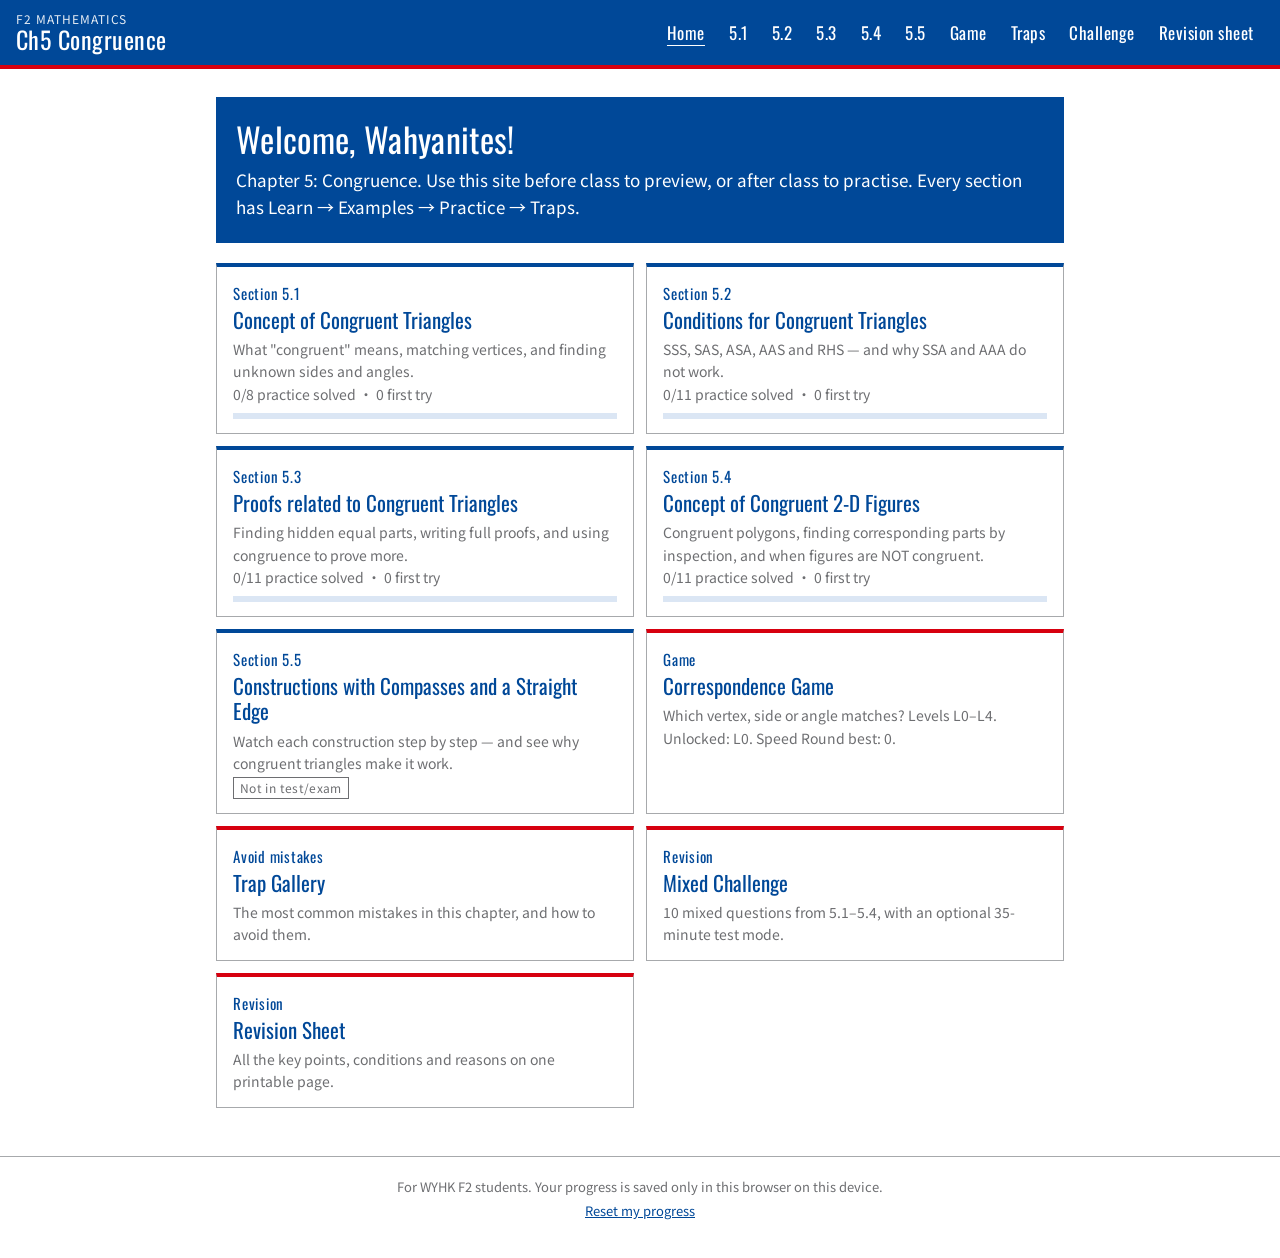
==== index.html @ ecb742b4 "Vertex letters avoid corners that hold angle marks A point label now skips any gap between lines tha" ====
<!doctype html>
<html lang="en">
<head>
<meta charset="utf-8">
<meta name="viewport" content="width=device-width, initial-scale=1">
<title>Congruence · F2 Ch5</title>
<meta name="description" content="Self-study site for F2 Chapter 5: Congruence — key points, worked examples, practice, traps and games.">
<meta name="theme-color" content="#004898">
<link rel="icon" href="favicon.svg" type="image/svg+xml">
<link rel="apple-touch-icon" href="icon-180.png">
<!-- link preview (Google Classroom, WhatsApp, etc.) -->
<meta property="og:type" content="website">
<meta property="og:title" content="F2 Ch5 Congruence — self-study">
<meta property="og:description" content="Learn, practise and avoid the traps: congruent triangles, conditions, proofs and congruent figures.">
<meta property="og:url" content="https://kenwong-wyhk.github.io/congruence/">
<meta property="og:image" content="https://kenwong-wyhk.github.io/congruence/preview.png">
<meta property="og:image:width" content="1200">
<meta property="og:image:height" content="630">
<meta name="twitter:card" content="summary_large_image">
<link rel="preconnect" href="https://fonts.googleapis.com">
<link rel="preconnect" href="https://fonts.gstatic.com" crossorigin>
<link href="https://fonts.googleapis.com/css2?family=Noto+Sans+HK:wght@300;400;500;700&family=Oswald:wght@400;500&display=swap" rel="stylesheet">
<link rel="stylesheet" href="vendor/katex/katex.min.css?v=3f94e1b7">
<script defer src="vendor/katex/katex.min.js?v=4881bfc9"></script>
<link rel="stylesheet" href="css/style.css?v=10e57b51">
</head>
<body>
<header class="site-head">
  <a class="brand" href="#/">
    <span class="brand-kicker">F2 Mathematics</span>
    <span class="brand-title">Ch5 Congruence</span>
  </a>
  <button class="menu-btn" id="menuBtn" aria-expanded="false" aria-controls="nav">Menu</button>
  <nav id="nav" class="nav"></nav>
</header>
<div class="cross-rule" aria-hidden="true"></div>
<main id="app" tabindex="-1"></main>
<footer class="site-foot">
  <p>For WYHK F2 students. Your progress is saved only in this browser on this device.</p>
  <p><button class="linkish" id="resetBtn">Reset my progress</button></p>
</footer>

<!-- core -->
<script defer src="js/core.js?v=ab927eb6"></script>
<script defer src="js/geom.js?v=d45a9931"></script>
<script defer src="js/check.js?v=55ca010b"></script>
<script defer src="js/question.js?v=e3d67044"></script>
<script defer src="js/examples.js?v=1d27c040"></script>
<script defer src="js/demos.js?v=80652332"></script>
<script defer src="js/construct.js?v=3625e4b0"></script>
<script defer src="js/game.js?v=3a5e5fd9"></script>
<!-- content (edit these files to change questions) -->
<script defer src="data/traps.js?v=445a919e"></script>
<script defer src="data/s51.js?v=75e32239"></script>
<script defer src="data/s52.js?v=01954100"></script>
<script defer src="data/s53.js?v=cfcaf5e1"></script>
<script defer src="data/s54.js?v=87a84f77"></script>
<script defer src="data/s55.js?v=eb460d99"></script>
<script defer src="data/sheet.js?v=c3bc0b07"></script>
<script defer src="data/challenge.js?v=c2fa24a0"></script>
<!-- app -->
<script defer src="js/app.js?v=3f40d1a3"></script>
</body>
</html>
---- css/style.css ----
/* Ch5 Congruence — styles built on the WYHK Design System (light theme only).
   Square corners, no shadows, no gradients. Blue leads; red is for rules and lines. */
:root {
  /* WYHK tokens */
  --blue: #004898;
  --red: #d7000f;
  --black: #000000;
  --white: #ffffff;
  --ink: #231f20;
  --ink-muted: #6d6e71;
  --frame: #a7a9ac;
  --rule-grey: #808285;
  --gold: #b96e2b;
  /* derived for this site (tints of the school blue for panels) */
  --blue-tint: #eef3fa;
  --blue-tint-2: #dbe6f4;
  --red-tint: #fbe9ea;
  /* corresponding-part colours: pair 1, 2, 3 (lines and fills only, never text) */
  --c1: var(--blue);
  --c2: var(--red);
  --c3: var(--gold);
  --font-display: Oswald, "Arial Narrow", sans-serif;
  --font-body: "Noto Sans HK", "Noto Sans TC", "Microsoft JhengHei", system-ui, sans-serif;
  --gutter: 16px;
  --maxw: 880px;
  color-scheme: light;
}

* { box-sizing: border-box; border-radius: 0; }
html { -webkit-text-size-adjust: 100%; }
body {
  margin: 0;
  background: var(--white);
  color: var(--ink);
  font-family: var(--font-body);
  font-weight: 400;
  font-size: 16px;
  line-height: 1.6;
}
img, svg { max-width: 100%; }
a { color: var(--blue); }
button, input, select { font: inherit; color: inherit; }
:focus-visible { outline: 3px solid var(--blue); outline-offset: 2px; }

/* ---------- header ---------- */
.site-head {
  background: var(--blue);
  color: var(--white);
  display: flex;
  flex-wrap: wrap;
  align-items: center;
  gap: 8px 16px;
  padding: 12px var(--gutter);
}
.brand { color: var(--white); text-decoration: none; display: flex; flex-direction: column; line-height: 1.15; margin-right: auto; }
.brand-kicker { font-size: 12px; letter-spacing: .08em; text-transform: uppercase; opacity: .9; }
.brand-title { font-family: var(--font-display); font-size: 24px; letter-spacing: .02em; }
.menu-btn {
  background: transparent; border: 1px solid var(--white); color: var(--white);
  padding: 6px 14px; cursor: pointer; font-family: var(--font-display); letter-spacing: .05em;
}
.nav { display: none; width: 100%; flex-direction: column; }
.nav.open { display: flex; }
.nav a {
  color: var(--white); text-decoration: none; padding: 10px 4px;
  border-top: 1px solid rgba(255,255,255,.25); font-family: var(--font-display); letter-spacing: .03em;
}
.nav a[aria-current="page"] { text-decoration: underline; text-underline-offset: 5px; }
.cross-rule { height: 4px; background: var(--red); }
@media (min-width: 900px) {
  .menu-btn { display: none; }
  .nav { display: flex; flex-direction: row; width: auto; gap: 4px; }
  .nav a { border: 0; padding: 6px 10px; }
}

/* ---------- layout ---------- */
main { display: block; max-width: var(--maxw); margin: 0 auto; padding: 20px var(--gutter) 48px; outline: none; }
.site-foot { border-top: 1px solid var(--frame); color: var(--ink-muted); font-size: 13px; padding: 16px var(--gutter) 32px; text-align: center; }
.site-foot p { margin: 4px 0; }
.linkish { background: none; border: 0; color: var(--blue); text-decoration: underline; cursor: pointer; padding: 0; }

h1, h2, h3 { font-family: var(--font-display); font-weight: 400; color: var(--blue); line-height: 1.2; letter-spacing: .01em; }
h1 { font-size: 30px; margin: 4px 0 12px; }
h2 { font-size: 23px; margin: 28px 0 10px; }
h3 { font-size: 19px; margin: 20px 0 8px; }
p { margin: 8px 0; }
.muted { color: var(--ink-muted); }
.small { font-size: 14px; }

/* ---------- home ---------- */
.hero { background: var(--blue); color: var(--white); padding: 22px 20px; margin: 0 0 20px; }
.hero h1 { color: var(--white); margin: 0 0 6px; }
.hero p { margin: 0; }
.cards { display: grid; grid-template-columns: 1fr; gap: 12px; }
@media (min-width: 620px) { .cards { grid-template-columns: 1fr 1fr; } }
.card {
  display: block; text-decoration: none; color: var(--ink);
  border: 1px solid var(--frame); padding: 14px 16px; background: var(--white);
  border-top: 4px solid var(--blue);
}
.card:hover { background: var(--blue-tint); }
.card .num { font-family: var(--font-display); color: var(--blue); font-size: 15px; letter-spacing: .05em; }
.card .ttl { font-family: var(--font-display); color: var(--blue); font-size: 21px; line-height: 1.2; margin: 2px 0 6px; }
.card .meta { font-size: 14px; color: var(--ink-muted); }
.card.extra { border-top-color: var(--red); }
.bar { height: 6px; background: var(--blue-tint-2); margin-top: 8px; }
.bar > span { display: block; height: 100%; background: var(--blue); }
.badge {
  display: inline-block; font-size: 12px; line-height: 1; padding: 4px 6px; border: 1px solid var(--ink-muted);
  color: var(--ink-muted); vertical-align: middle; letter-spacing: .03em;
}
.badge.done { border-color: var(--blue); color: var(--blue); }

/* ---------- section page ---------- */
.crumbs { font-size: 14px; color: var(--ink-muted); }
.crumbs a { color: var(--ink-muted); }
.tabs {
  display: flex; gap: 0; border-bottom: 2px solid var(--blue); margin: 8px 0 18px;
  position: sticky; top: 0; background: var(--white); z-index: 5; overflow-x: auto;
}
.tabs a {
  flex: 1 0 auto; text-align: center; padding: 10px 12px; text-decoration: none; color: var(--blue);
  font-family: var(--font-display); letter-spacing: .03em; border: 1px solid transparent; border-bottom: 0;
}
.tabs a[aria-current="page"] { background: var(--blue); color: var(--white); }
.note {
  border: 1px solid var(--frame); padding: 10px 14px; margin: 12px 0; font-size: 14px; color: var(--ink-muted);
}

/* key point box */
.key { background: var(--blue-tint); padding: 14px 16px; margin: 14px 0; border-top: 2px solid var(--blue); }
.key h3 { margin-top: 0; }
.key ul, .key ol { padding-left: 22px; margin: 6px 0; }
.tip { border: 1px solid var(--blue); padding: 12px 14px; margin: 14px 0; }
.tip-title { font-family: var(--font-display); color: var(--blue); letter-spacing: .03em; }
.table-wrap { overflow-x: auto; overflow-y: hidden; padding-bottom: 4px; }
table.plain { border-collapse: collapse; width: 100%; font-size: 15px; }
table.plain th, table.plain td { border: 1px solid var(--frame); padding: 6px 8px; text-align: left; vertical-align: top; }
table.plain th { background: var(--blue-tint); color: var(--blue); font-weight: 500; }

.btn {
  display: inline-block; background: var(--blue); color: var(--white); border: 1px solid var(--blue);
  padding: 9px 16px; cursor: pointer; text-decoration: none; font-family: var(--font-display); letter-spacing: .04em; font-size: 16px;
  min-height: 44px;
}
.btn:hover { background: #003a7a; }
.btn.ghost { background: var(--white); color: var(--blue); }
.btn.ghost:hover { background: var(--blue-tint); }
.btn:disabled { opacity: .45; cursor: default; }
.btn.small { padding: 5px 10px; min-height: 36px; font-size: 15px; }
.btn-row { display: flex; flex-wrap: wrap; gap: 8px; margin: 10px 0; align-items: center; }

/* ---------- figures ---------- */
.fig-wrap { margin: 12px 0; text-align: center; }
.fig { width: 100%; height: auto; display: block; margin: 0 auto; touch-action: manipulation; }
.fig .seg { stroke: var(--ink); stroke-width: 1.6; fill: none; stroke-linecap: round; }
.fig .poly-fill { fill: none; }
.fig .lbl { font-family: "Times New Roman", Times, serif; font-style: italic; font-size: 15px; fill: var(--ink); text-anchor: middle; dominant-baseline: central; }
.fig .txt { font-family: var(--font-body); font-size: 12px; fill: var(--ink); text-anchor: middle; dominant-baseline: central; }
.fig .txt.var { font-family: "Times New Roman", Times, serif; font-style: italic; font-size: 14px; }
.fig .tag { font-family: var(--font-display); font-size: 14px; fill: var(--blue); text-anchor: middle; }
.fig .mark { fill: none; stroke-width: 1.5; }
.fig .grid { stroke: var(--blue-tint-2); stroke-width: 1; }
.fig .dot { fill: var(--ink); }
.fig .hl { opacity: .28; }
.fig .hl-line { stroke-width: 10; stroke-linecap: round; fill: none; }
.fig .hit { fill: transparent; stroke: transparent; cursor: pointer; }
.fig .hit-line { stroke: transparent; stroke-width: 22; stroke-linecap: round; fill: none; cursor: pointer; }
.fig .ghost { stroke: var(--rule-grey); stroke-dasharray: 5 4; fill: none; stroke-width: 1.3; }
.cap { font-size: 13px; color: var(--ink-muted); margin-top: 4px; }

/* ---------- question cards ---------- */
.qcard { border: 1px solid var(--frame); padding: 14px 16px; margin: 16px 0; background: var(--white); }
.qcard.ok { border-color: var(--blue); border-width: 2px; }
.qhead { display: flex; gap: 8px; align-items: baseline; flex-wrap: wrap; margin-bottom: 6px; }
.qnum { font-family: var(--font-display); color: var(--blue); font-size: 18px; }
.level { font-size: 12px; color: var(--ink-muted); border: 1px solid var(--frame); padding: 1px 6px; }
.qtext { margin: 4px 0 8px; }
.fill-line { margin: 6px 0; line-height: 2.3; }
.part-label { font-weight: 500; color: var(--blue); margin: 12px 0 2px; }
input.ans {
  border: 0; border-bottom: 2px solid var(--blue); background: var(--blue-tint); padding: 2px 6px; margin: 0 3px;
  width: 6.5em; font-size: 17px; text-align: center; font-family: "Times New Roman", Times, serif;
}
input.ans.num { width: 4.6em; }
input.ans.ok, select.ans.ok { border-bottom-color: var(--blue); background: var(--blue-tint-2); }
input.ans.bad, select.ans.bad { border-bottom-color: var(--red); background: var(--red-tint); }
select.ans { border: 0; border-bottom: 2px solid var(--blue); background: var(--blue-tint); padding: 4px 4px; max-width: 100%; font-size: 15px; margin: 0 3px; }
.keypad { display: flex; flex-wrap: wrap; gap: 6px; margin: 10px 0 4px; }
.keypad button {
  min-width: 40px; min-height: 40px; border: 1px solid var(--blue); background: var(--white); color: var(--blue);
  font-family: "Times New Roman", Times, serif; font-size: 18px; cursor: pointer;
}
.keypad button.sym { font-family: var(--font-body); }
.keypad .kp-label { font-size: 12px; color: var(--ink-muted); align-self: center; margin-right: 4px; }

.opts { display: grid; gap: 8px; margin: 8px 0; }
.opt {
  text-align: left; border: 1px solid var(--frame); background: var(--white); padding: 10px 12px; cursor: pointer;
  display: flex; gap: 10px; align-items: baseline; min-height: 44px;
}
.opt .ol { font-family: var(--font-display); color: var(--blue); min-width: 1.4em; }
.opt.sel { border: 2px solid var(--blue); background: var(--blue-tint); }
.opt.right { border: 2px solid var(--blue); background: var(--blue-tint-2); }
.opt.wrong { border: 2px solid var(--red); background: var(--red-tint); }

.feedback { margin: 10px 0 0; padding: 10px 12px; display: none; }
.feedback.show { display: block; }
.feedback.good { border-top: 3px solid var(--blue); background: var(--blue-tint); }
.feedback.bad { border-top: 3px solid var(--red); background: var(--red-tint); }
.feedback .fb-title { font-family: var(--font-display); letter-spacing: .03em; }
.feedback.good .fb-title { color: var(--blue); }
.feedback.bad .fb-title { color: var(--ink); }
.trap-link { font-size: 14px; }
.solution { margin-top: 12px; border-top: 1px dashed var(--frame); padding-top: 10px; display: none; }
.solution.show { display: block; }
.solution h4, .alt h4 { margin: 0 0 6px; font-family: var(--font-display); color: var(--blue); font-weight: 400; font-size: 17px; }
.alt { margin-top: 10px; }

/* proof tables */
table.proof { border-collapse: collapse; margin: 0; width: auto; max-width: 100%; }
table.proof.bank-table { width: 100%; max-width: 560px; }
table.proof td { padding: 3px 8px; vertical-align: middle; }
table.proof td.s { white-space: nowrap; }
table.proof td.s-l { text-align: right; padding-right: 0; }
table.proof td.s-r { padding-left: 0.28em; }
table.proof td.r { border-left: 1.5px solid var(--ink); color: var(--ink); font-size: 15px; min-width: 8.5em; padding-left: 12px; }
table.proof.bank-table td.r { width: 42%; }
table.proof tr.text td { padding-top: 8px; }
table.proof tr.step-hidden { display: none; }
table.proof tr.clickable { cursor: pointer; }
table.proof tr.clickable:hover td { background: var(--blue-tint); }
table.proof tr.active td { background: var(--blue-tint-2); }

/* proof bank */
.bank { display: flex; flex-wrap: wrap; gap: 8px; margin: 8px 0; padding: 10px; border: 1px dashed var(--frame); min-height: 56px; }
.bank-title { font-size: 13px; color: var(--ink-muted); margin-top: 10px; }
.chip { border: 1px solid var(--blue); background: var(--white); padding: 6px 10px; cursor: pointer; min-height: 40px; }
.chip:hover { background: var(--blue-tint); }
.slot { min-height: 40px; border: 1px dashed var(--blue); padding: 4px 8px; cursor: pointer; display: flex; align-items: center; background: var(--blue-tint); }
.slot.empty { color: var(--ink-muted); font-size: 14px; }
.slot.ok { border-style: solid; }
.slot.bad { border: 2px solid var(--red); background: var(--red-tint); }

/* statement builder */
.stmt { display: flex; flex-wrap: wrap; align-items: center; gap: 4px; font-size: 20px; margin: 8px 0; font-family: "Times New Roman", Times, serif; }
.stmt .tri-sym { font-style: normal; }
.stmt .sl {
  width: 38px; height: 42px; border: 0; border-bottom: 2px solid var(--blue); background: var(--blue-tint);
  font-style: italic; font-size: 20px; text-align: center; cursor: pointer; font-family: "Times New Roman", Times, serif;
}
.stmt .sl.cur { background: var(--blue-tint-2); outline: 2px solid var(--blue); }
.stmt.ok .sl { border-bottom-color: var(--blue); background: var(--blue-tint-2); }
.stmt.bad .sl { border-bottom-color: var(--red); background: var(--red-tint); }

/* examples */
.example { border: 1px solid var(--frame); padding: 14px 16px; margin: 18px 0; }
.ex-title { font-family: var(--font-display); color: var(--blue); font-size: 20px; }
.split-wrap { margin-top: 6px; }
.split-wrap .fig g.tri-g { transition: transform .9s ease; }

/* demos */
.demo { border: 2px solid var(--blue); padding: 12px 14px; margin: 16px 0; }
.demo-title { font-family: var(--font-display); color: var(--blue); font-size: 20px; margin-bottom: 4px; }
.demo svg { touch-action: none; }
.demo .status { min-height: 1.6em; margin: 6px 0; }
.demo .status.good { color: var(--blue); font-weight: 500; }
.seg-tabs { display: flex; flex-wrap: wrap; gap: 6px; margin: 6px 0 10px; }
.seg-tabs button { border: 1px solid var(--blue); background: var(--white); color: var(--blue); padding: 6px 12px; min-height: 40px; cursor: pointer; font-family: var(--font-display); letter-spacing: .03em; }
.seg-tabs button.on { background: var(--blue); color: var(--white); }
.seg-tabs button.bad-cond { border-color: var(--red); color: var(--red); }
.seg-tabs button.bad-cond.on { background: var(--red); color: var(--white); }
.checks { list-style: none; padding: 0; margin: 6px 0; display: grid; gap: 4px; }
.checks li { display: flex; gap: 8px; align-items: baseline; }
.checks .mk { font-family: var(--font-display); width: 1.2em; }
.checks .yes .mk { color: var(--blue); }
.checks .no .mk { color: var(--ink-muted); }
input[type=range] { width: 100%; accent-color: var(--blue); min-height: 36px; }

/* game */
.game-top { display: flex; flex-wrap: wrap; gap: 10px; align-items: center; justify-content: space-between; margin-bottom: 10px; }
.levels { display: flex; flex-wrap: wrap; gap: 6px; }
.levels button { border: 1px solid var(--blue); background: var(--white); color: var(--blue); min-width: 44px; min-height: 40px; cursor: pointer; font-family: var(--font-display); }
.levels button.on { background: var(--blue); color: var(--white); }
.levels button:disabled { border-color: var(--frame); color: var(--frame); cursor: default; }
.stats { font-family: var(--font-display); color: var(--blue); letter-spacing: .03em; }
.timer { font-family: var(--font-display); font-size: 28px; color: var(--red); }
.game-q { font-size: 18px; margin: 8px 0; }
.big-stmt { font-size: 22px; text-align: center; margin: 8px 0; }

/* traps */
.trap { border: 1px solid var(--frame); margin: 14px 0; padding: 0; }
.trap-head { background: var(--blue-tint); padding: 10px 14px; font-family: var(--font-display); color: var(--blue); font-size: 19px; border-top: 3px solid var(--red); }
.trap-body { padding: 10px 14px; }
.trap-cols { display: grid; grid-template-columns: 1fr; gap: 10px; margin: 8px 0; }
@media (min-width: 620px) { .trap-cols { grid-template-columns: 1fr 1fr; } }
.trap-bad, .trap-good { padding: 8px 12px; }
.trap-bad { background: var(--red-tint); border-top: 2px solid var(--red); }
.trap-good { background: var(--blue-tint); border-top: 2px solid var(--blue); }
.trap-bad .lab, .trap-good .lab { font-family: var(--font-display); font-size: 14px; letter-spacing: .05em; }
.trap-good .lab { color: var(--blue); }

/* constructions */
.cons-list { display: flex; flex-wrap: wrap; gap: 6px; margin: 8px 0 12px; }
.cons-list button { border: 1px solid var(--blue); background: var(--white); color: var(--blue); padding: 6px 10px; min-height: 40px; cursor: pointer; }
.cons-list button.on { background: var(--blue); color: var(--white); }
.cons-step { min-height: 3.2em; margin: 8px 0; }
.cons-step .stepno { font-family: var(--font-display); color: var(--blue); }
.fig .c-arc { stroke: var(--gold); stroke-width: 1.4; fill: none; }
.fig .c-line { stroke: var(--ink); stroke-width: 1.6; fill: none; }
.fig .c-result { stroke: var(--blue); stroke-width: 2.4; fill: none; }
.fig .c-new { animation: draw 1.1s ease forwards; }
@keyframes draw { from { stroke-dashoffset: var(--len); } to { stroke-dashoffset: 0; } }
.fig .c-pt { fill: var(--ink); }
.fig .c-pt.new { fill: var(--red); }

/* challenge */
.timer-bar { position: sticky; top: 0; background: var(--white); border-bottom: 1px solid var(--frame); padding: 6px 0; z-index: 6; display: flex; justify-content: space-between; align-items: center; }
.score-big { font-family: var(--font-display); font-size: 44px; color: var(--blue); }

/* katex sizing */
.katex { font-size: 1.08em; }
.opt .katex { font-size: 1.05em; }

/* helpers */
.hidden { display: none !important; }
.center { text-align: center; }
.sr { position: absolute; width: 1px; height: 1px; overflow: hidden; clip: rect(0 0 0 0); }
@media (min-width: 768px) {
  body { font-size: 17px; }
  h1 { font-size: 34px; }
  main { padding-top: 28px; }
}

/* revision sheet + printing */
.sheet h2 { font-size: 20px; margin: 18px 0 6px; }
.sheet .key { margin: 8px 0; }
.sheet table.plain { font-size: 14px; }
@media print {
  @page { size: A4; margin: 12mm; }
  .site-head, .cross-rule, .site-foot, .no-print, .tabs { display: none !important; }
  body { font-size: 11pt; color: #000; }
  main { max-width: none; padding: 0; }
  h1 { font-size: 20pt; margin: 0 0 6px; }
  .sheet h2 { font-size: 13pt; margin: 10px 0 4px; break-after: avoid; }
  .key { background: none; border: 1px solid var(--blue); padding: 6px 10px; break-inside: avoid; }
  table.plain { font-size: 9.5pt; break-inside: avoid; }
  table.plain th { background: none; }
}

/* tappable reasons table */
.rx-table tr.rx-row { cursor: pointer; }
.rx-table tr.rx-row:hover td, .rx-table tr.rx-row.open td { background: var(--blue-tint); }
.show-btn { margin-top: 4px; border: 1px solid var(--blue); background: var(--white); color: var(--blue); font-size: 13px; padding: 2px 8px; min-height: 30px; cursor: pointer; font-family: var(--font-display); letter-spacing: .03em; }
.rx-table tr.rx-detail > td { background: var(--white); border-top: 0; padding: 10px; }
.rx-box { display: grid; grid-template-columns: 1fr; gap: 6px; align-items: center; }
.rx-box .fig-wrap { margin: 0; }
.rx-box .fig { max-width: 340px !important; }
@media (min-width: 620px) { .rx-box { grid-template-columns: minmax(0, 1fr) minmax(0, 1fr); } }
.rx-detail table.proof td { border: 0; padding: 3px 8px; vertical-align: middle; }
.rx-detail table.proof td.r { border-left: 1.5px solid var(--ink); }
.rx-detail table.proof td.s-l { padding-right: 0; }
.rx-detail table.proof td.s-r { padding-left: 0.28em; }

.btn.toggle[aria-pressed="true"] { background: var(--blue); color: var(--white); }
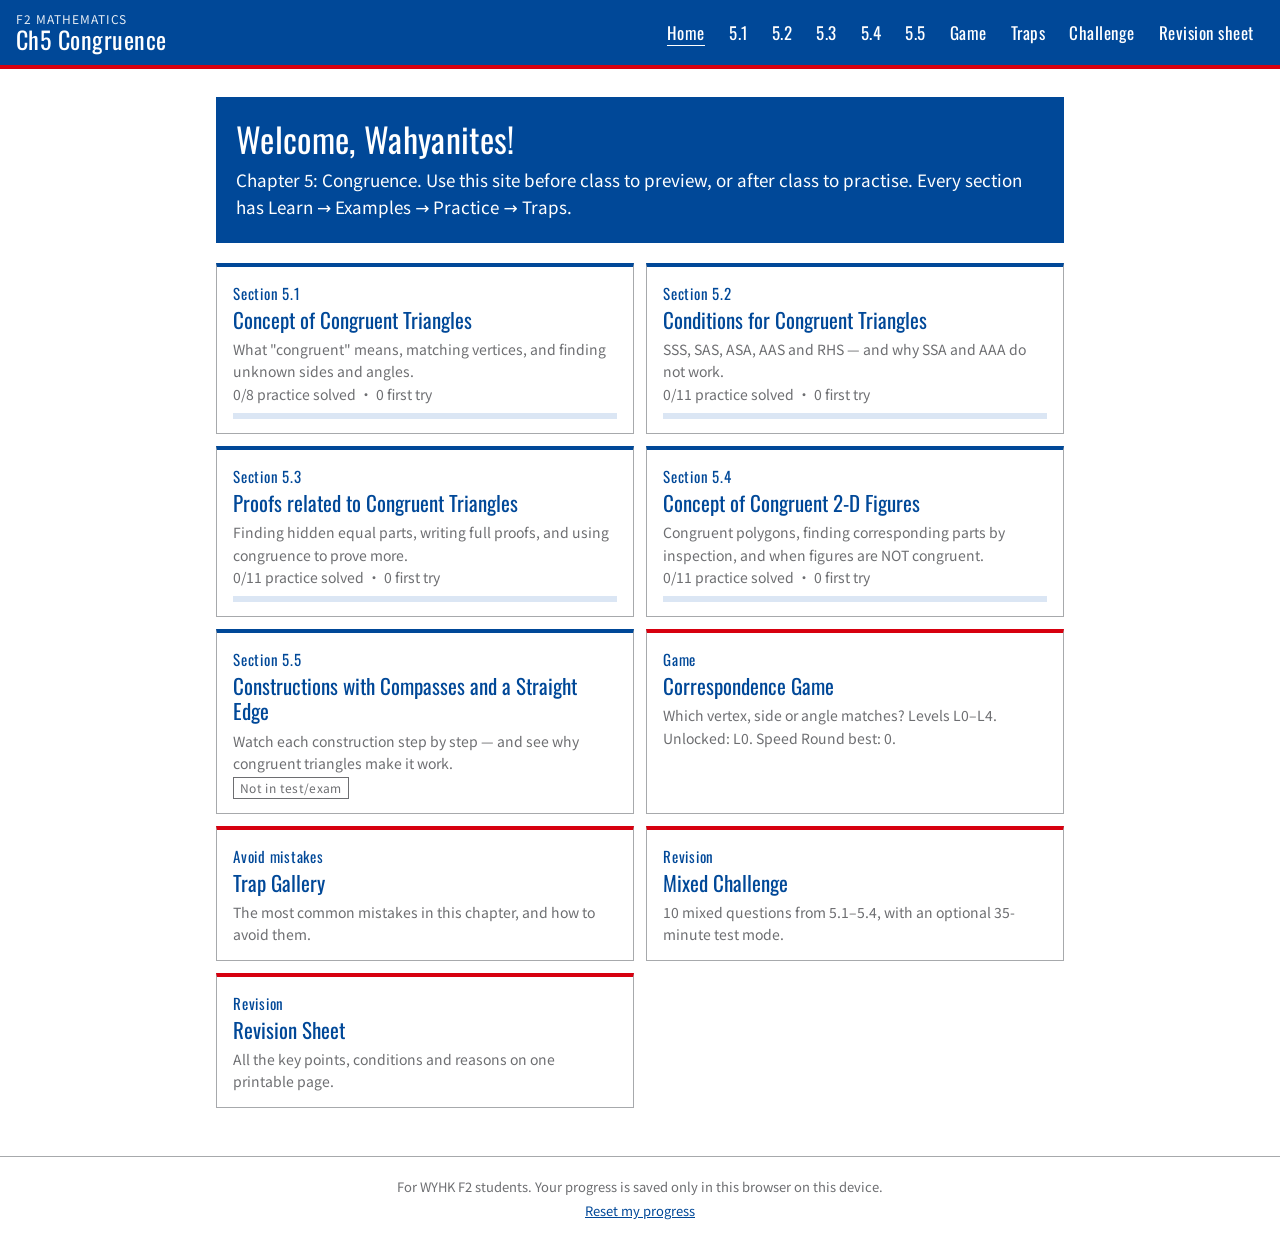
==== commit 9ba2ac7d: "Fixes from the external audits (marking, hints, test mode, fonts, hardening) Marking & hints - Numbe" ====
--- a/index.html
+++ b/index.html
@@ -17,9 +17,11 @@
 <meta property="og:image:width" content="1200">
 <meta property="og:image:height" content="630">
 <meta name="twitter:card" content="summary_large_image">
-<link rel="preconnect" href="https://fonts.googleapis.com">
-<link rel="preconnect" href="https://fonts.gstatic.com" crossorigin>
-<link href="https://fonts.googleapis.com/css2?family=Noto+Sans+HK:wght@300;400;500;700&family=Oswald:wght@400;500&display=swap" rel="stylesheet">
+<meta name="referrer" content="no-referrer">
+<!-- everything below is served from this site: no third-party requests -->
+<link rel="preload" href="vendor/fonts/NotoSansHK-latin.woff2" as="font" type="font/woff2" crossorigin>
+<link rel="preload" href="vendor/fonts/Oswald-latin.woff2" as="font" type="font/woff2" crossorigin>
+<link rel="stylesheet" href="css/fonts.css?v=53312a3b">
 <link rel="stylesheet" href="vendor/katex/katex.min.css?v=3f94e1b7">
 <script defer src="vendor/katex/katex.min.js?v=4881bfc9"></script>
 <link rel="stylesheet" href="css/style.css?v=10e57b51">
@@ -34,7 +36,12 @@
   <nav id="nav" class="nav"></nav>
 </header>
 <div class="cross-rule" aria-hidden="true"></div>
-<main id="app" tabindex="-1"></main>
+<main id="app" tabindex="-1">
+  <noscript>
+    <div class="note" style="margin:24px 0">This site needs JavaScript to show its lessons, figures and questions.
+    Please turn JavaScript on in your browser (or try another browser) and reload the page.</div>
+  </noscript>
+</main>
 <footer class="site-foot">
   <p>For WYHK F2 students. Your progress is saved only in this browser on this device.</p>
   <p><button class="linkish" id="resetBtn">Reset my progress</button></p>
@@ -42,9 +49,9 @@
 
 <!-- core -->
 <script defer src="js/core.js?v=ab927eb6"></script>
-<script defer src="js/geom.js?v=d45a9931"></script>
-<script defer src="js/check.js?v=55ca010b"></script>
-<script defer src="js/question.js?v=e3d67044"></script>
+<script defer src="js/geom.js?v=748e78a2"></script>
+<script defer src="js/check.js?v=b1e47a74"></script>
+<script defer src="js/question.js?v=e4308582"></script>
 <script defer src="js/examples.js?v=1d27c040"></script>
 <script defer src="js/demos.js?v=80652332"></script>
 <script defer src="js/construct.js?v=3625e4b0"></script>
@@ -52,13 +59,13 @@
 <!-- content (edit these files to change questions) -->
 <script defer src="data/traps.js?v=445a919e"></script>
 <script defer src="data/s51.js?v=75e32239"></script>
-<script defer src="data/s52.js?v=01954100"></script>
-<script defer src="data/s53.js?v=cfcaf5e1"></script>
-<script defer src="data/s54.js?v=87a84f77"></script>
+<script defer src="data/s52.js?v=1af5d4b2"></script>
+<script defer src="data/s53.js?v=7fc5eb7f"></script>
+<script defer src="data/s54.js?v=a95a9d7c"></script>
 <script defer src="data/s55.js?v=eb460d99"></script>
 <script defer src="data/sheet.js?v=c3bc0b07"></script>
 <script defer src="data/challenge.js?v=c2fa24a0"></script>
 <!-- app -->
-<script defer src="js/app.js?v=3f40d1a3"></script>
+<script defer src="js/app.js?v=d6a67906"></script>
 </body>
 </html>
--- a/css/fonts.css
+++ b/css/fonts.css
@@ -0,0 +1,19 @@
+/* Self-hosted fonts (Latin subset, variable weight) — no requests to Google.
+   Oswald and Noto Sans HK are © their authors, licensed under the SIL Open Font License 1.1
+   (see vendor/fonts/OFL-*.txt). Symbols outside the Latin range (∠ △ ≅ …) fall back to system fonts. */
+@font-face {
+  font-family: 'Oswald';
+  font-style: normal;
+  font-weight: 200 700;
+  font-display: swap;
+  src: url(../vendor/fonts/Oswald-latin.woff2) format('woff2');
+  unicode-range: U+0000-00FF, U+0131, U+0152-0153, U+02BB-02BC, U+02C6, U+02DA, U+02DC, U+0304, U+0308, U+0329, U+2000-206F, U+20AC, U+2122, U+2191, U+2193, U+2212, U+2215, U+FEFF, U+FFFD;
+}
+@font-face {
+  font-family: 'Noto Sans HK';
+  font-style: normal;
+  font-weight: 100 900;
+  font-display: swap;
+  src: url(../vendor/fonts/NotoSansHK-latin.woff2) format('woff2');
+  unicode-range: U+0000-00FF, U+0131, U+0152-0153, U+02BB-02BC, U+02C6, U+02DA, U+02DC, U+0304, U+0308, U+0329, U+2000-206F, U+20AC, U+2122, U+2191, U+2193, U+2212, U+2215, U+FEFF, U+FFFD;
+}
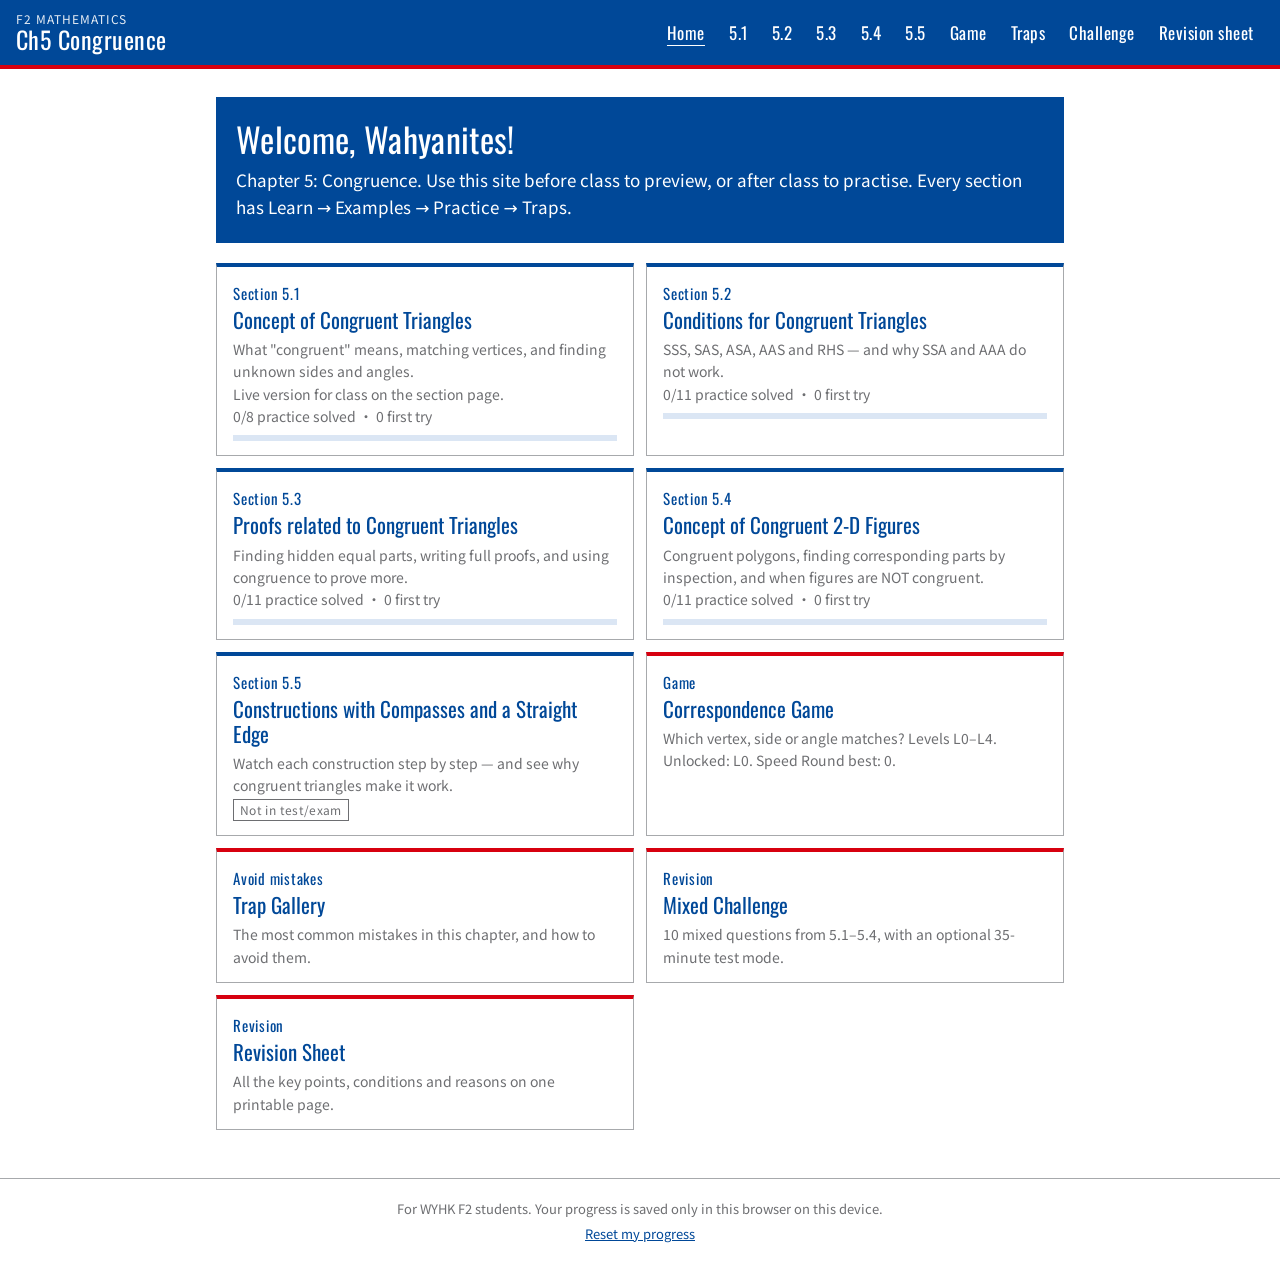
==== commit 0551d2b9: "Add 5.1 live lesson; match proof-line colours; fix 5.1 random labels - s51-live.html + live/: a full" ====
--- a/index.html
+++ b/index.html
@@ -24,7 +24,7 @@
 <link rel="stylesheet" href="css/fonts.css?v=53312a3b">
 <link rel="stylesheet" href="vendor/katex/katex.min.css?v=3f94e1b7">
 <script defer src="vendor/katex/katex.min.js?v=4881bfc9"></script>
-<link rel="stylesheet" href="css/style.css?v=10e57b51">
+<link rel="stylesheet" href="css/style.css?v=7282611b">
 </head>
 <body>
 <header class="site-head">
@@ -48,17 +48,17 @@
 </footer>
 
 <!-- core -->
-<script defer src="js/core.js?v=ab927eb6"></script>
+<script defer src="js/core.js?v=eb489902"></script>
 <script defer src="js/geom.js?v=748e78a2"></script>
 <script defer src="js/check.js?v=b1e47a74"></script>
 <script defer src="js/question.js?v=e4308582"></script>
-<script defer src="js/examples.js?v=1d27c040"></script>
+<script defer src="js/examples.js?v=4a026e73"></script>
 <script defer src="js/demos.js?v=80652332"></script>
 <script defer src="js/construct.js?v=3625e4b0"></script>
 <script defer src="js/game.js?v=3a5e5fd9"></script>
 <!-- content (edit these files to change questions) -->
 <script defer src="data/traps.js?v=445a919e"></script>
-<script defer src="data/s51.js?v=75e32239"></script>
+<script defer src="data/s51.js?v=037bff5c"></script>
 <script defer src="data/s52.js?v=1af5d4b2"></script>
 <script defer src="data/s53.js?v=7fc5eb7f"></script>
 <script defer src="data/s54.js?v=a95a9d7c"></script>
@@ -66,6 +66,6 @@
 <script defer src="data/sheet.js?v=c3bc0b07"></script>
 <script defer src="data/challenge.js?v=c2fa24a0"></script>
 <!-- app -->
-<script defer src="js/app.js?v=d6a67906"></script>
+<script defer src="js/app.js?v=26b49d17"></script>
 </body>
 </html>
--- a/css/style.css
+++ b/css/style.css
@@ -231,6 +231,12 @@
 table.proof tr.clickable { cursor: pointer; }
 table.proof tr.clickable:hover td { background: var(--blue-tint); }
 table.proof tr.active td { background: var(--blue-tint-2); }
+/* the highlighted line takes a light tint of its highlight colour (pair colour at 20% on white),
+   so the line matches the figure; grey when the line lights parts in several colours */
+table.proof tr.active[data-c="1"] td { background: #ccdaeb; }
+table.proof tr.active[data-c="2"] td { background: #f7cccf; }
+table.proof tr.active[data-c="3"] td { background: #f1e2d5; }
+table.proof tr.active[data-c="mix"] td { background: #ececed; }
 
 /* proof bank */
 .bank { display: flex; flex-wrap: wrap; gap: 8px; margin: 8px 0; padding: 10px; border: 1px dashed var(--frame); min-height: 56px; }
@@ -363,3 +369,6 @@
 .rx-detail table.proof td.s-r { padding-left: 0.28em; }
 
 .btn.toggle[aria-pressed="true"] { background: var(--blue); color: var(--white); }
+
+/* letter keys are maths variables: italic, like the letters in the figures and statements */
+.keypad button:not(.sym) { font-style: italic; }
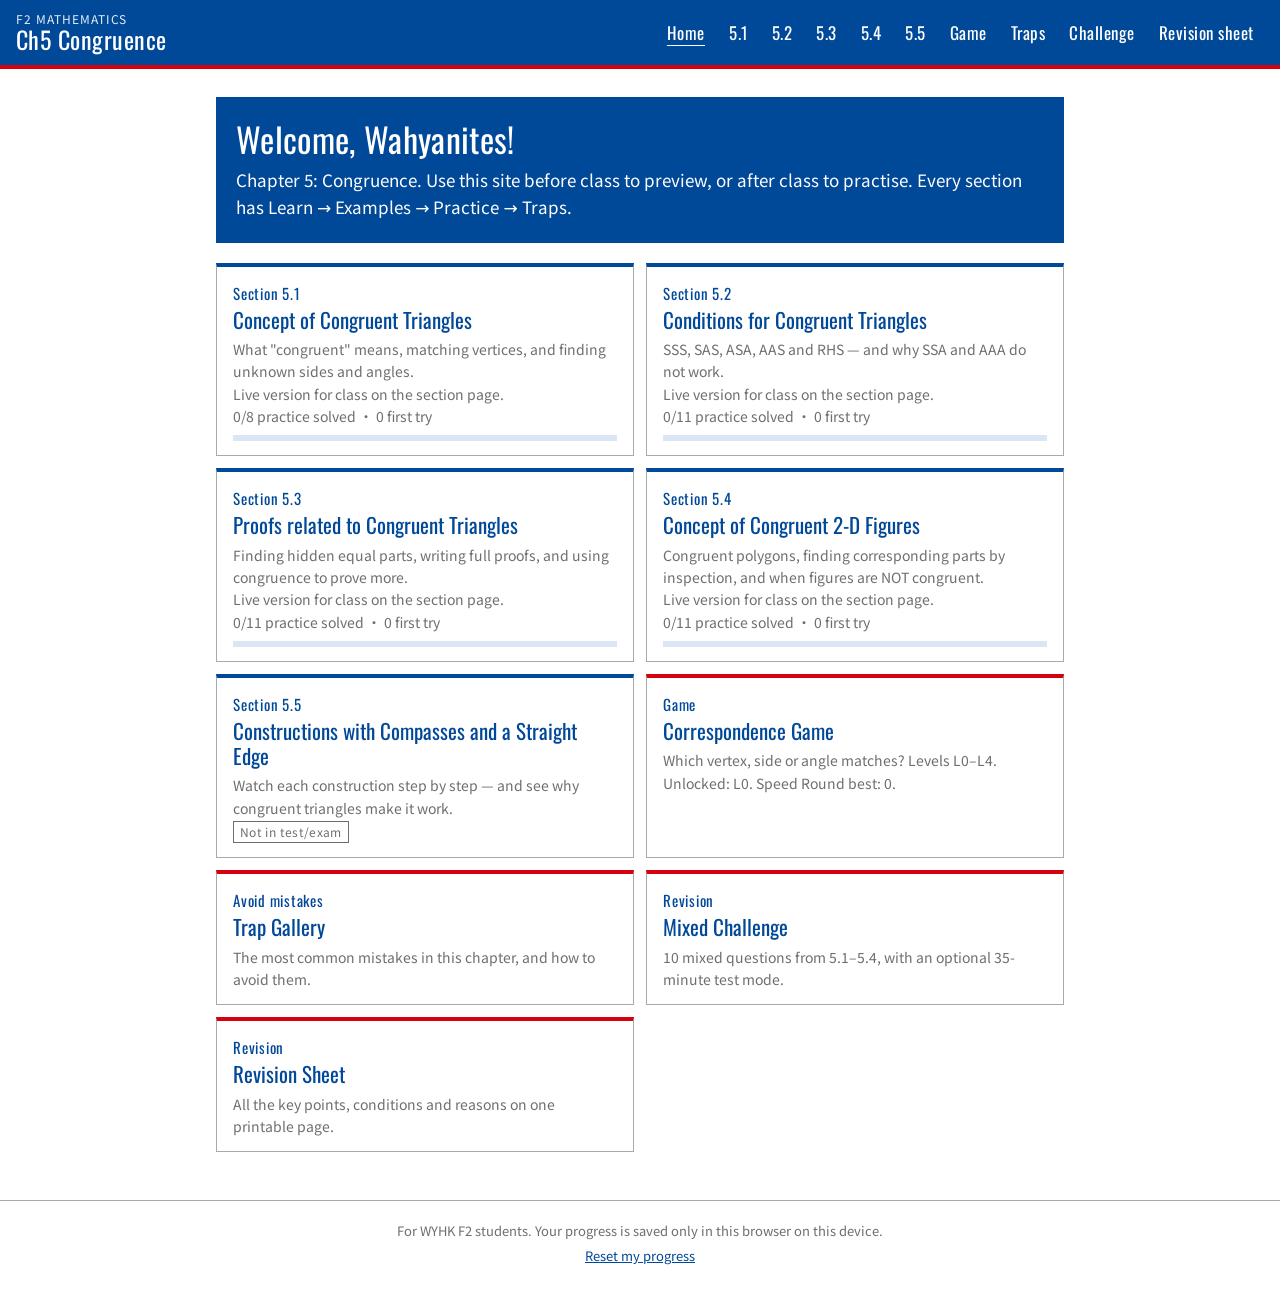
==== commit 38b5e3fc: "Add 5.2-5.4 live lessons; fix symbols, colours and random figures Live lessons (teaching from the fr" ====
--- a/index.html
+++ b/index.html
@@ -21,10 +21,10 @@
 <!-- everything below is served from this site: no third-party requests -->
 <link rel="preload" href="vendor/fonts/NotoSansHK-latin.woff2" as="font" type="font/woff2" crossorigin>
 <link rel="preload" href="vendor/fonts/Oswald-latin.woff2" as="font" type="font/woff2" crossorigin>
-<link rel="stylesheet" href="css/fonts.css?v=53312a3b">
+<link rel="stylesheet" href="css/fonts.css?v=18d89dea">
 <link rel="stylesheet" href="vendor/katex/katex.min.css?v=3f94e1b7">
 <script defer src="vendor/katex/katex.min.js?v=4881bfc9"></script>
-<link rel="stylesheet" href="css/style.css?v=7282611b">
+<link rel="stylesheet" href="css/style.css?v=7b97ab85">
 </head>
 <body>
 <header class="site-head">
@@ -49,7 +49,7 @@
 
 <!-- core -->
 <script defer src="js/core.js?v=eb489902"></script>
-<script defer src="js/geom.js?v=748e78a2"></script>
+<script defer src="js/geom.js?v=1c7cddc4"></script>
 <script defer src="js/check.js?v=b1e47a74"></script>
 <script defer src="js/question.js?v=e4308582"></script>
 <script defer src="js/examples.js?v=4a026e73"></script>
@@ -59,9 +59,9 @@
 <!-- content (edit these files to change questions) -->
 <script defer src="data/traps.js?v=445a919e"></script>
 <script defer src="data/s51.js?v=037bff5c"></script>
-<script defer src="data/s52.js?v=1af5d4b2"></script>
-<script defer src="data/s53.js?v=7fc5eb7f"></script>
-<script defer src="data/s54.js?v=a95a9d7c"></script>
+<script defer src="data/s52.js?v=ed0e4c4f"></script>
+<script defer src="data/s53.js?v=16857871"></script>
+<script defer src="data/s54.js?v=b43bf312"></script>
 <script defer src="data/s55.js?v=eb460d99"></script>
 <script defer src="data/sheet.js?v=c3bc0b07"></script>
 <script defer src="data/challenge.js?v=c2fa24a0"></script>
--- a/css/fonts.css
+++ b/css/fonts.css
@@ -1,6 +1,6 @@
 /* Self-hosted fonts (Latin subset, variable weight) — no requests to Google.
    Oswald and Noto Sans HK are © their authors, licensed under the SIL Open Font License 1.1
-   (see vendor/fonts/OFL-*.txt). Symbols outside the Latin range (∠ △ ≅ …) fall back to system fonts. */
+   (see vendor/fonts/OFL-*.txt). */
 @font-face {
   font-family: 'Oswald';
   font-style: normal;
@@ -17,3 +17,25 @@
   src: url(../vendor/fonts/NotoSansHK-latin.woff2) format('woff2');
   unicode-range: U+0000-00FF, U+0131, U+0152-0153, U+02BB-02BC, U+02C6, U+02DA, U+02DC, U+0304, U+0308, U+0329, U+2000-206F, U+20AC, U+2122, U+2191, U+2193, U+2212, U+2215, U+FEFF, U+FFFD;
 }
+/* ∠ △ ≅ in ordinary text (reasons, drop-downs, buttons, hints, traps). The text fonts above have no
+   such glyphs, so the browser used to borrow them from a system font, where △ is tiny. These faces
+   take just these three characters from KaTeX's maths font (already on the site, MIT licence), so
+   they look the same as in the maths. size-adjust brings them up to the text's size. */
+@font-face {
+  font-family: 'Noto Sans HK';
+  font-style: normal;
+  font-weight: 100 900;
+  font-display: swap;
+  src: url(../vendor/katex/fonts/KaTeX_Main-Regular.woff2) format('woff2');
+  unicode-range: U+2220, U+2245, U+25B3;
+  size-adjust: 112%;
+}
+@font-face {
+  font-family: 'Oswald';
+  font-style: normal;
+  font-weight: 200 700;
+  font-display: swap;
+  src: url(../vendor/katex/fonts/KaTeX_Main-Regular.woff2) format('woff2');
+  unicode-range: U+2220, U+2245, U+25B3;
+  size-adjust: 112%;
+}
--- a/css/style.css
+++ b/css/style.css
@@ -19,6 +19,7 @@
   --c1: var(--blue);
   --c2: var(--red);
   --c3: var(--gold);
+  --c4: var(--rule-grey);
   --font-display: Oswald, "Arial Narrow", sans-serif;
   --font-body: "Noto Sans HK", "Noto Sans TC", "Microsoft JhengHei", system-ui, sans-serif;
   --gutter: 16px;
@@ -236,6 +237,7 @@
 table.proof tr.active[data-c="1"] td { background: #ccdaeb; }
 table.proof tr.active[data-c="2"] td { background: #f7cccf; }
 table.proof tr.active[data-c="3"] td { background: #f1e2d5; }
+table.proof tr.active[data-c="4"] td { background: #d9d9da; }
 table.proof tr.active[data-c="mix"] td { background: #ececed; }
 
 /* proof bank */
